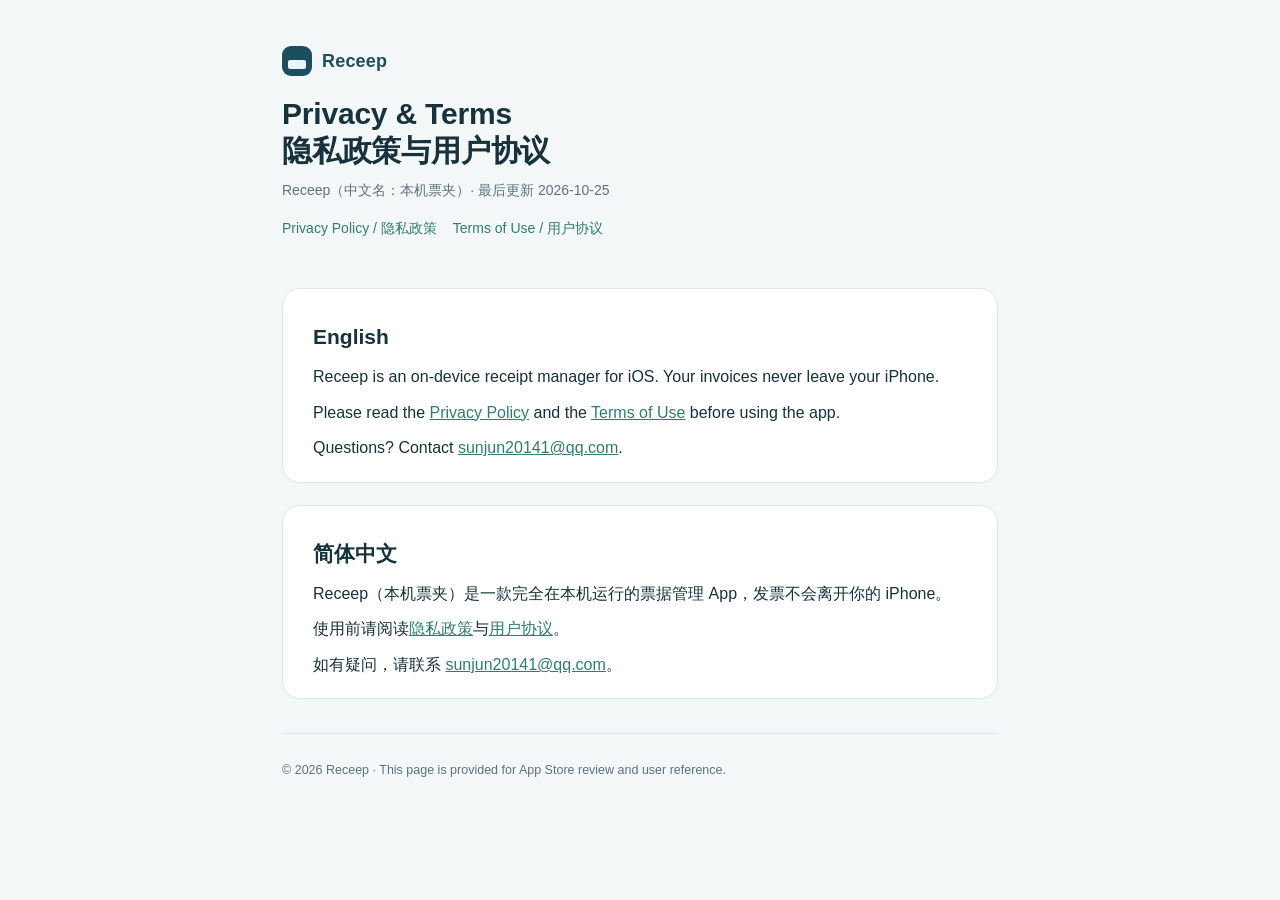
==== index.html @ f28da29b "Add Receep privacy policy and terms of use" ====
<!DOCTYPE html>
<html lang="zh-CN">
<head>
<meta charset="utf-8">
<meta name="viewport" content="width=device-width, initial-scale=1">
<title>Receep · Privacy & Terms / 隐私与条款</title>
<link rel="stylesheet" href="style.css">
</head>
<body>
<div class="wrap">
  <header class="site">
    <div class="brand"><span class="mark"></span>Receep</div>
    <h1>Privacy &amp; Terms<br>隐私政策与用户协议</h1>
    <p class="sub">Receep（中文名：本机票夹）· 最后更新 2026-10-25</p>
    <nav class="legal">
      <a href="privacy.html">Privacy Policy / 隐私政策</a>
      <a href="terms.html">Terms of Use / 用户协议</a>
    </nav>
  </header>

  <section class="lang">
    <h2>English</h2>
    <p>Receep is an on-device receipt manager for iOS. Your invoices never leave your iPhone.</p>
    <p>Please read the <a href="privacy.html">Privacy Policy</a> and the <a href="terms.html">Terms of Use</a> before using the app.</p>
    <p>Questions? Contact <a href="mailto:sunjun20141@qq.com">sunjun20141@qq.com</a>.</p>
  </section>

  <section class="lang">
    <h2>简体中文</h2>
    <p>Receep（本机票夹）是一款完全在本机运行的票据管理 App，发票不会离开你的 iPhone。</p>
    <p>使用前请阅读<a href="privacy.html">隐私政策</a>与<a href="terms.html">用户协议</a>。</p>
    <p>如有疑问，请联系 <a href="mailto:sunjun20141@qq.com">sunjun20141@qq.com</a>。</p>
  </section>

  <footer class="site">
    © 2026 Receep · This page is provided for App Store review and user reference.
  </footer>
</div>
</body>
</html>
---- style.css ----
:root {
  --ink: #17323a;
  --muted: #5b7380;
  --line: #dde7ea;
  --bg: #f4f7f8;
  --card: #ffffff;
  --brand: #1d4e5f;
  --accent: #2f7d6d;
}

* { box-sizing: border-box; }

html { -webkit-text-size-adjust: 100%; }

body {
  margin: 0;
  background: var(--bg);
  color: var(--ink);
  font: 16px/1.72 -apple-system, BlinkMacSystemFont, "Segoe UI", "PingFang SC",
        "Hiragino Sans", "Helvetica Neue", Arial, sans-serif;
}

.wrap {
  max-width: 760px;
  margin: 0 auto;
  padding: 0 22px 72px;
}

header.site {
  padding: 46px 0 26px;
}

.brand {
  display: flex;
  align-items: center;
  gap: 10px;
  font-weight: 700;
  letter-spacing: .2px;
  color: var(--brand);
  font-size: 18px;
}

.brand .mark {
  width: 30px;
  height: 30px;
  border-radius: 9px;
  background: var(--brand);
  position: relative;
  overflow: hidden;
}

.brand .mark::after {
  content: "";
  position: absolute;
  left: 6px;
  right: 6px;
  bottom: 7px;
  height: 9px;
  border-radius: 2px;
  background: #eaf3f5;
}

h1 {
  font-size: 30px;
  line-height: 1.25;
  margin: 18px 0 8px;
  letter-spacing: -.2px;
}

.sub {
  color: var(--muted);
  font-size: 14px;
  margin: 0;
}

nav.lang {
  margin-top: 18px;
  display: flex;
  gap: 10px;
  flex-wrap: wrap;
}

nav.lang a {
  font-size: 13px;
  color: var(--brand);
  text-decoration: none;
  border: 1px solid var(--line);
  background: var(--card);
  border-radius: 999px;
  padding: 5px 13px;
}

nav.legal {
  display: flex;
  gap: 16px;
  flex-wrap: wrap;
  margin-top: 14px;
  font-size: 14px;
}

nav.legal a {
  color: var(--accent);
  text-decoration: none;
}

nav.legal a:hover { text-decoration: underline; }

section.lang {
  background: var(--card);
  border: 1px solid var(--line);
  border-radius: 18px;
  padding: 30px 30px 12px;
  margin: 22px 0;
  scroll-margin-top: 20px;
}

h2 {
  font-size: 21px;
  margin: 0 0 4px;
}

h3 {
  font-size: 16px;
  margin: 26px 0 6px;
}

p { margin: 8px 0; }

ul { margin: 8px 0 8px; padding-left: 22px; }

li { margin: 4px 0; }

.note {
  border-left: 3px solid var(--accent);
  background: #f1f7f5;
  padding: 10px 14px;
  border-radius: 0 10px 10px 0;
  color: #2b4b44;
  font-size: 15px;
  margin: 14px 0;
}

table {
  width: 100%;
  border-collapse: collapse;
  margin: 10px 0;
  font-size: 14.5px;
}

th, td {
  text-align: left;
  vertical-align: top;
  padding: 9px 10px;
  border-bottom: 1px solid var(--line);
}

th { color: var(--muted); font-weight: 600; }

a { color: var(--accent); }

code {
  font-size: 13px;
  background: #eef3f4;
  padding: 1px 5px;
  border-radius: 5px;
}

footer.site {
  color: var(--muted);
  font-size: 12.5px;
  padding-top: 26px;
  border-top: 1px solid var(--line);
  margin-top: 34px;
}

@media (max-width: 560px) {
  header.site { padding-top: 30px; }
  h1 { font-size: 25px; }
  section.lang { padding: 22px 18px 8px; border-radius: 14px; }
  body { font-size: 15.5px; }
}
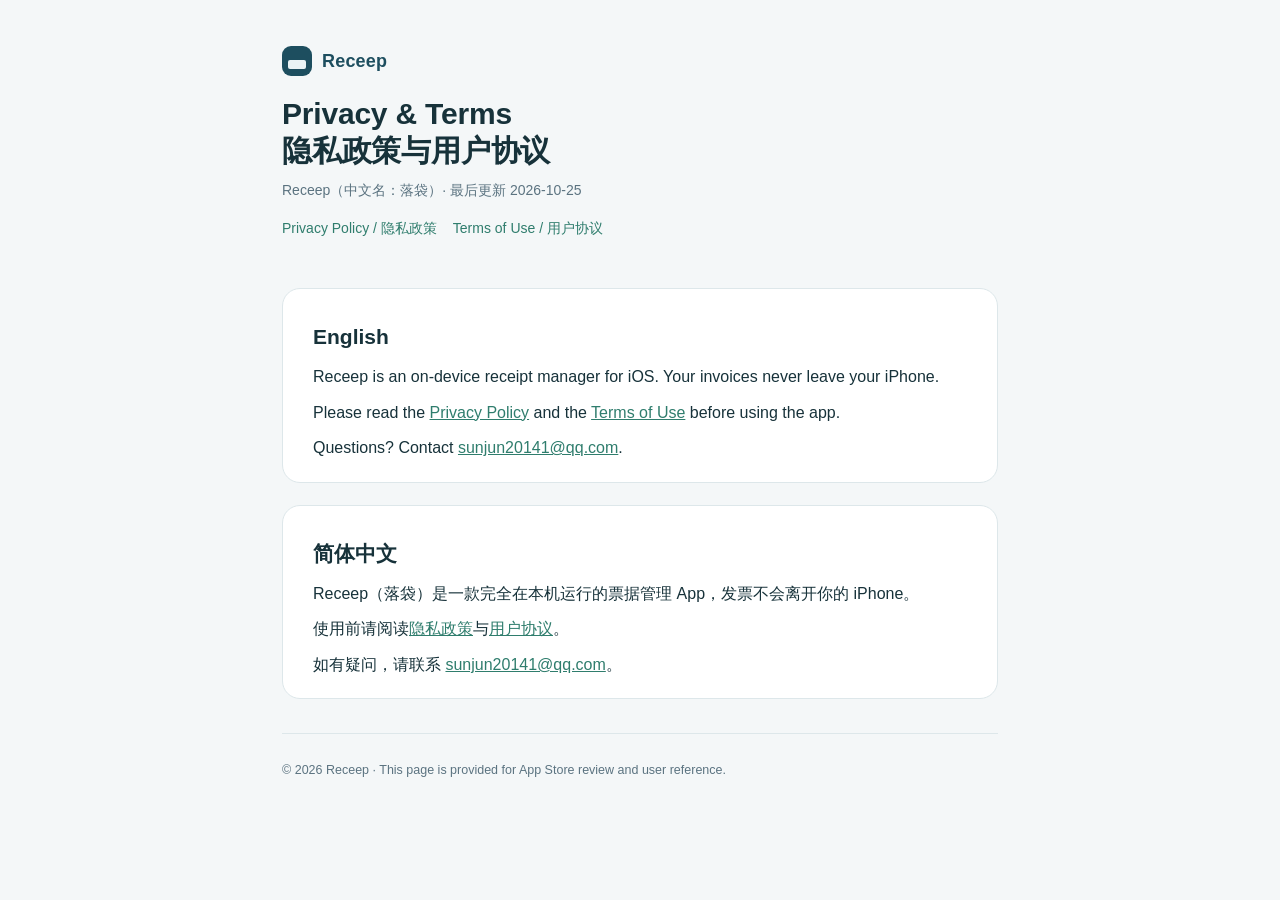
==== commit ffbf1e6a: "Update Chinese app name to 落袋" ====
--- a/index.html
+++ b/index.html
@@ -11,7 +11,7 @@
   <header class="site">
     <div class="brand"><span class="mark"></span>Receep</div>
     <h1>Privacy &amp; Terms<br>隐私政策与用户协议</h1>
-    <p class="sub">Receep（中文名：本机票夹）· 最后更新 2026-10-25</p>
+    <p class="sub">Receep（中文名：落袋）· 最后更新 2026-10-25</p>
     <nav class="legal">
       <a href="privacy.html">Privacy Policy / 隐私政策</a>
       <a href="terms.html">Terms of Use / 用户协议</a>
@@ -27,7 +27,7 @@
 
   <section class="lang">
     <h2>简体中文</h2>
-    <p>Receep（本机票夹）是一款完全在本机运行的票据管理 App，发票不会离开你的 iPhone。</p>
+    <p>Receep（落袋）是一款完全在本机运行的票据管理 App，发票不会离开你的 iPhone。</p>
     <p>使用前请阅读<a href="privacy.html">隐私政策</a>与<a href="terms.html">用户协议</a>。</p>
     <p>如有疑问，请联系 <a href="mailto:sunjun20141@qq.com">sunjun20141@qq.com</a>。</p>
   </section>
